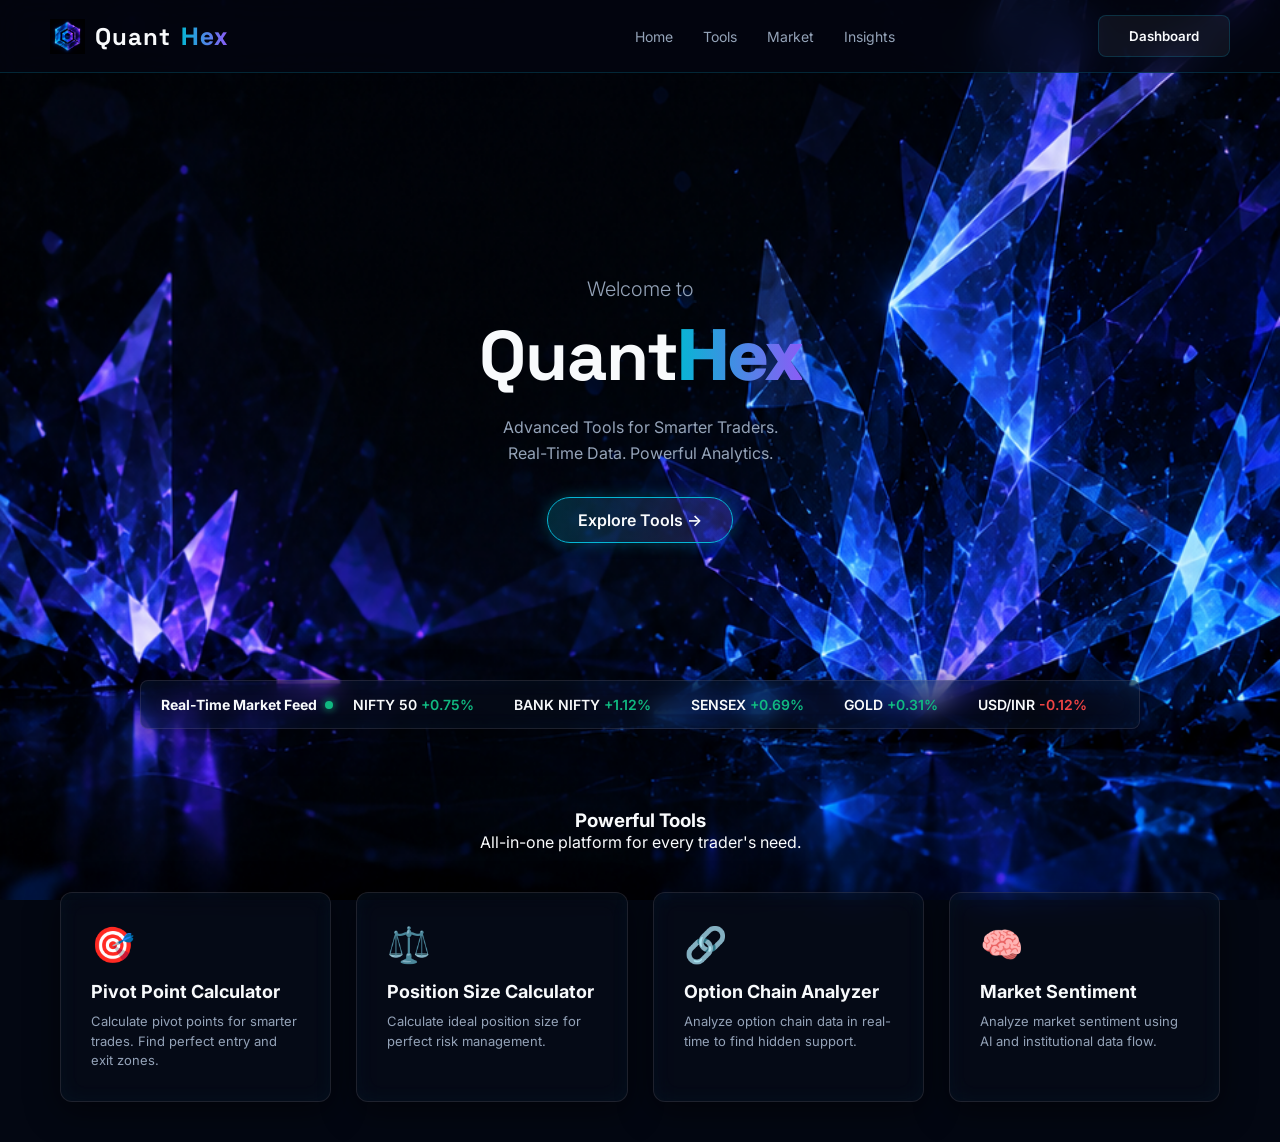
==== index.html @ d1a59073 "Add mobile menu toggle to navbar Added a mobile menu toggle for better navigation on smaller screens" ====
<!DOCTYPE html>
<html lang="en">
<head>
    <meta charset="UTF-8">
    <meta name="viewport" content="width=device-width, initial-scale=1.0">
    <title>QuantHex | Advanced Tools for Smarter Traders</title>
    <link rel="stylesheet" href="assets/css/style.css">
    <link href="https://fonts.googleapis.com/css2?family=Inter:wght@300;400;600;800&family=Space+Grotesk:wght@700&display=swap" rel="stylesheet">
</head>
<body>

    <!-- Transparent Glass Navbar -->
    <nav class="glass-navbar">
        <div class="logo">
            <img src="assets/images/logo.png" alt="QuantHex Logo" class="logo-img">
            Quant<span class="text-gradient">Hex</span>
        </div>
        
        <!-- Hamburger Icon for Mobile -->
        <div class="menu-toggle" id="mobile-menu">
            <span class="bar"></span>
            <span class="bar"></span>
            <span class="bar"></span>
        </div>

        <ul class="nav-links">
            <li><a href="#" class="active">Home</a></li>
            <li><a href="#">Tools</a></li>
            <li><a href="#">Market</a></li>
            <li><a href="#">Insights</a></li>
        </ul>
        <button class="glass-btn small-btn desktop-only">Dashboard</button>
    </nav>

    <!-- Hero Section -->
    <section class="hero">
        <div class="hero-content">
            <h2 class="pre-title">Welcome to</h2>
            <h1 class="main-title">Quant<span class="text-gradient">Hex</span></h1>
            <p class="subtitle">Advanced Tools for Smarter Traders.<br>Real-Time Data. Powerful Analytics.</p>
            <button class="glass-btn primary-btn glow-effect">Explore Tools →</button>
        </div>
    </section>

    <!-- Market Feed Ticker -->
    <div class="ticker-container glass-card">
        <div class="ticker-label">Real-Time Market Feed <span class="live-dot"></span></div>
        <div class="ticker-wrap">
            <div class="ticker-move">
                <div class="ticker-item">NIFTY 50 <span class="green">+0.75%</span></div>
                <div class="ticker-item">BANK NIFTY <span class="green">+1.12%</span></div>
                <div class="ticker-item">SENSEX <span class="green">+0.69%</span></div>
                <div class="ticker-item">GOLD <span class="green">+0.31%</span></div>
                <div class="ticker-item">USD/INR <span class="red">-0.12%</span></div>
            </div>
        </div>
    </div>

    <!-- Tools Grid Showcase -->
    <section class="tools-showcase">
        <div class="section-header">
            <h3>Powerful Tools</h3>
            <p>All-in-one platform for every trader's need.</p>
        </div>
        <div class="glass-grid">
            
            <div class="glass-card tool-card">
                <div class="card-icon cyan-glow">🎯</div>
                <h4>Pivot Point Calculator</h4>
                <p>Calculate pivot points for smarter trades. Find perfect entry and exit zones.</p>
            </div>

            <div class="glass-card tool-card">
                <div class="card-icon purple-glow">⚖️</div>
                <h4>Position Size Calculator</h4>
                <p>Calculate ideal position size for perfect risk management.</p>
            </div>
            
            <div class="glass-card tool-card">
                <div class="card-icon cyan-glow">🔗</div>
                <h4>Option Chain Analyzer</h4>
                <p>Analyze option chain data in real-time to find hidden support.</p>
            </div>

            <div class="glass-card tool-card">
                <div class="card-icon purple-glow">🧠</div>
                <h4>Market Sentiment</h4>
                <p>Analyze market sentiment using AI and institutional data flow.</p>
            </div>

        </div>
    </section>

    <script src="assets/js/main.js"></script>
</body>
</html>
---- assets/css/style.css ----
/* ====== QUANT HEX MASTER THEME v3 ====== */
:root {
    --bg-dark: #030712;
    --cyan: #06b6d4;
    --purple: #8b5cf6;
    --glass-bg: rgba(10, 15, 30, 0.4); 
    --glass-border: rgba(6, 182, 212, 0.2);
    --text-main: #f8fafc;
    --text-muted: #94a3b8;
}

* { margin: 0; padding: 0; box-sizing: border-box; font-family: 'Inter', sans-serif; }

/* TERA CRYSTAL BACKGROUND YAHAN LAGA HAI */
body {
    background-color: var(--bg-dark);
    background-image: url('../images/bg.png');
    background-size: cover;
    background-position: center bottom;
    background-attachment: fixed;
    color: var(--text-main);
    min-height: 100vh;
    overflow-x: hidden;
}

/* --- GLASSMORPHISM & NAVBAR --- */
.glass-navbar {
    position: fixed;
    top: 0;
    width: 100%;
    padding: 15px 50px;
    display: flex;
    justify-content: space-between;
    align-items: center;
    background: rgba(3, 7, 18, 0.7);
    backdrop-filter: blur(15px);
    -webkit-backdrop-filter: blur(15px);
    border-bottom: 1px solid var(--glass-border);
    z-index: 100;
}

.logo {
    display: flex;
    align-items: center;
    gap: 10px;
    font-family: 'Space Grotesk', sans-serif;
    font-size: 24px;
    font-weight: 700;
    letter-spacing: 1px;
}

.logo-img { height: 35px; width: auto; }

.text-gradient {
    background: linear-gradient(to right, var(--cyan), var(--purple));
    -webkit-background-clip: text;
    -webkit-text-fill-color: transparent;
}

.nav-links { display: flex; list-style: none; gap: 30px; }
.nav-links a { color: var(--text-muted); text-decoration: none; font-size: 14px; transition: 0.3s; }
.nav-links a:hover { color: var(--text-main); text-shadow: 0 0 8px var(--cyan); }

/* --- HERO SECTION --- */
.hero {
    height: 80vh;
    display: flex;
    align-items: center;
    justify-content: center;
    text-align: center;
    padding: 100px 20px 0 20px;
}

.pre-title { font-size: 20px; font-weight: 300; color: var(--text-muted); margin-bottom: 10px; }
.main-title { font-family: 'Space Grotesk', sans-serif; font-size: 70px; font-weight: 800; margin-bottom: 15px; letter-spacing: -1px; }
.subtitle { font-size: 16px; color: var(--text-muted); line-height: 1.6; margin-bottom: 30px; }

/* --- SHATTERED GLASS CARDS --- */
.glass-card {
    background: var(--glass-bg);
    backdrop-filter: blur(12px);
    -webkit-backdrop-filter: blur(12px);
    border: 1px solid rgba(255, 255, 255, 0.1);
    box-shadow: inset 0 0 20px rgba(6, 182, 212, 0.05), 0 8px 32px 0 rgba(0, 0, 0, 0.5);
    border-radius: 12px;
    padding: 30px;
    transition: all 0.4s ease;
    position: relative;
    overflow: hidden;
}

.glass-card:hover {
    transform: translateY(-5px);
    border: 1px solid rgba(6, 182, 212, 0.5);
    box-shadow: inset 0 0 30px rgba(139, 92, 246, 0.1), 0 0 20px rgba(6, 182, 212, 0.2);
}

/* --- BUTTONS & PARTICLES --- */
.glass-btn {
    background: rgba(255, 255, 255, 0.05);
    border: 1px solid var(--glass-border);
    color: var(--text-main);
    padding: 12px 30px;
    border-radius: 8px;
    cursor: pointer;
    font-weight: 600;
    transition: all 0.3s ease;
}

.primary-btn {
    position: relative; 
    overflow: hidden;
    background: linear-gradient(90deg, rgba(6,182,212,0.2) 0%, rgba(139,92,246,0.2) 100%);
    border: 1px solid var(--cyan);
    font-size: 16px;
    border-radius: 30px;
    box-shadow: 0 0 15px rgba(6, 182, 212, 0.3);
}

.primary-btn:hover {
    box-shadow: 0 0 25px rgba(139, 92, 246, 0.6);
    transform: scale(1.05);
}

/* GLASS SHATTER CSS */
.glass-particle {
    position: absolute;
    width: 6px;
    height: 6px;
    background: rgba(255, 255, 255, 0.9);
    box-shadow: 0 0 10px var(--cyan), 0 0 5px white;
    clip-path: polygon(50% 0%, 100% 50%, 50% 100%, 0% 50%);
    pointer-events: none;
    animation: shatter 0.6s ease-out forwards;
}
@keyframes shatter {
    0% { transform: translate(0, 0) rotate(0deg) scale(1); opacity: 1; }
    100% { transform: translate(var(--tx), var(--ty)) rotate(180deg) scale(0); opacity: 0; }
}

/* --- LIVE TICKER --- */
.ticker-container {
    max-width: 1000px;
    margin: -40px auto 40px auto;
    padding: 15px 20px;
    display: flex;
    align-items: center;
    border-radius: 8px;
}
.ticker-label { font-weight: bold; font-size: 14px; margin-right: 20px; display: flex; align-items: center; gap: 8px; white-space: nowrap; }
.live-dot { height: 8px; width: 8px; background-color: #10b981; border-radius: 50%; box-shadow: 0 0 8px #10b981; animation: blink 1.5s infinite; }
@keyframes blink { 50% { opacity: 0.3; } }
.ticker-wrap { overflow: hidden; width: 100%; }
.ticker-move { display: flex; gap: 40px; animation: ticker 20s linear infinite; }
.ticker-item { font-size: 14px; font-weight: 600; white-space: nowrap; }
.green { color: #10b981; }
.red { color: #ef4444; }
@keyframes ticker { 0% { transform: translateX(100%); } 100% { transform: translateX(-100%); } }

/* --- TOOLS GRID --- */
.tools-showcase { padding: 40px 20px; max-width: 1200px; margin: 0 auto; }
.section-header { text-align: center; margin-bottom: 40px; }
.glass-grid { display: grid; grid-template-columns: repeat(auto-fit, minmax(250px, 1fr)); gap: 25px; }
.card-icon { font-size: 35px; margin-bottom: 15px; }
.tool-card h4 { margin-bottom: 10px; font-size: 18px; }
.tool-card p { color: var(--text-muted); font-size: 13px; line-height: 1.5; }

/* --- MOBILE RESPONSIVENESS --- */
@media (max-width: 768px) {
    .glass-navbar { padding: 15px 20px; }
    .nav-links, .desktop-only { display: none; } 
    
    .hero { height: auto; padding: 120px 15px 50px 15px; }
    .main-title { font-size: 45px; }
    .subtitle { font-size: 14px; }
    
    .ticker-container { margin: 20px 15px; flex-direction: column; align-items: flex-start; gap: 10px; padding: 15px; }
    
    .glass-grid { grid-template-columns: 1fr; } 
    .tools-showcase { padding: 20px 15px; }
}
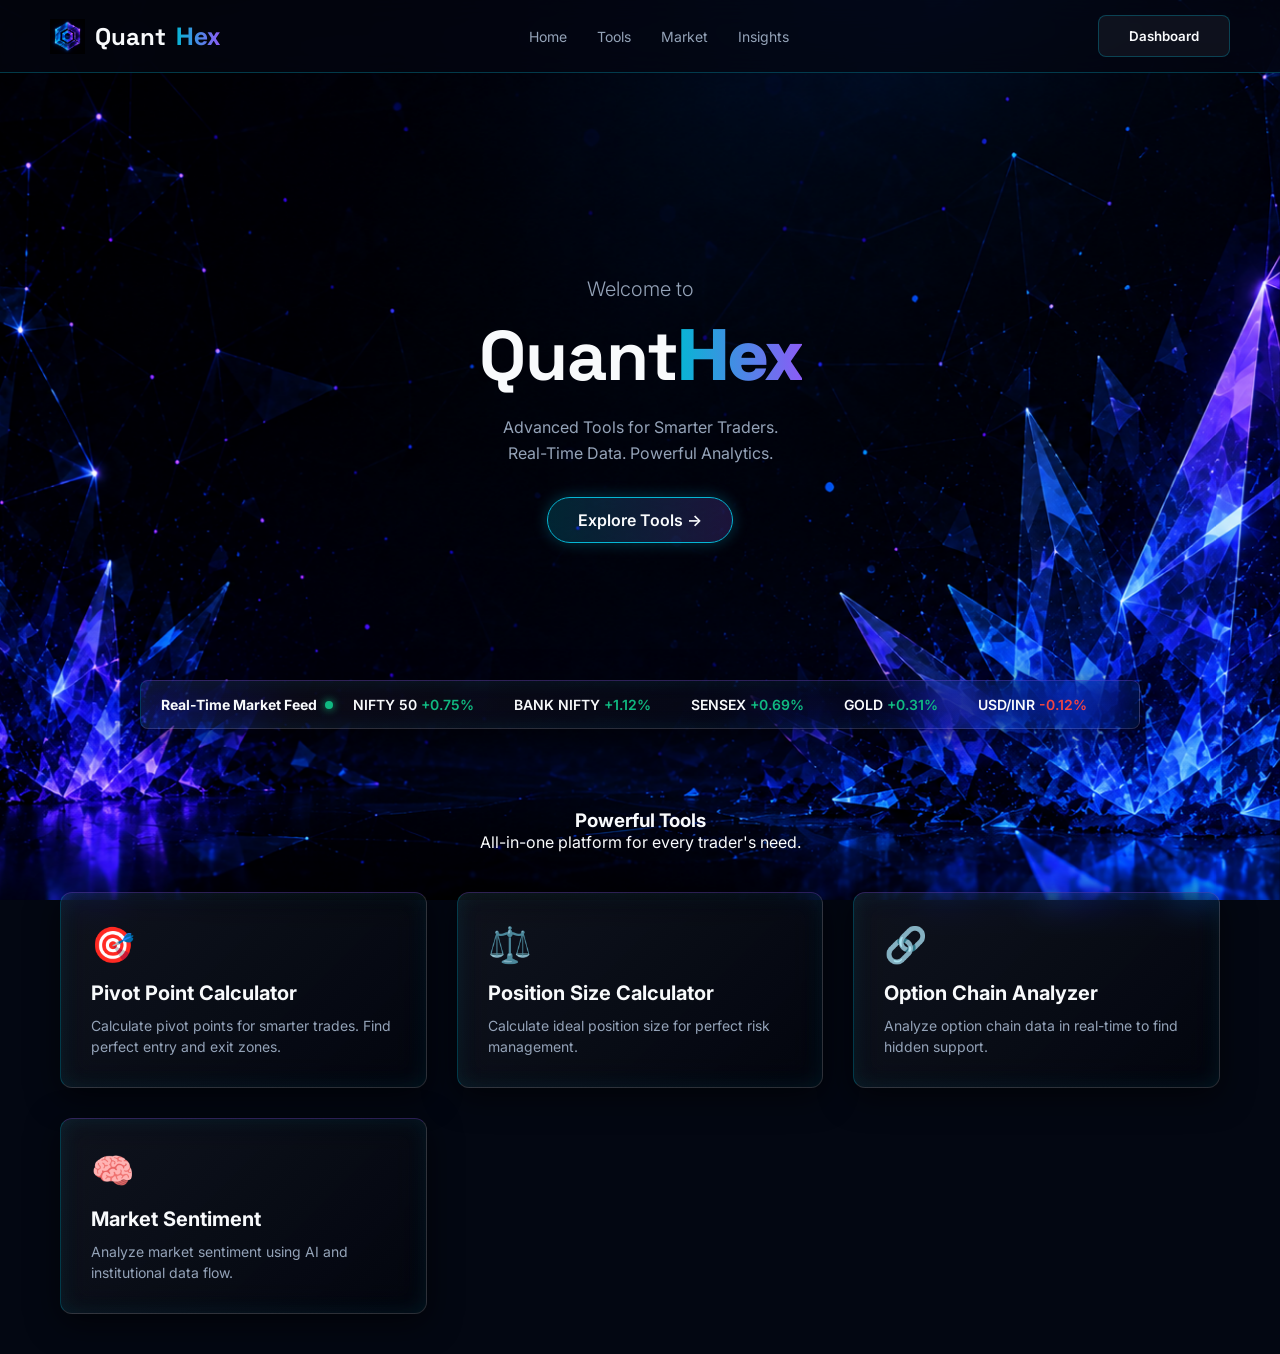
==== commit dee76b72: "Enhance image loading performance in index.html Added preload links for images and async decoding to" ====
--- a/index.html
+++ b/index.html
@@ -4,6 +4,11 @@
     <meta charset="UTF-8">
     <meta name="viewport" content="width=device-width, initial-scale=1.0">
     <title>QuantHex | Advanced Tools for Smarter Traders</title>
+    
+    <!-- FAST LOADING: Browser ko pehle hi bata diya ki ye images sabse pehle uthani hain -->
+    <link rel="preload" href="assets/images/logo.png" as="image">
+    <link rel="preload" href="assets/images/bg.png" as="image">
+
     <link rel="stylesheet" href="assets/css/style.css">
     <link href="https://fonts.googleapis.com/css2?family=Inter:wght@300;400;600;800&family=Space+Grotesk:wght@700&display=swap" rel="stylesheet">
 </head>
@@ -12,7 +17,8 @@
     <!-- Transparent Glass Navbar -->
     <nav class="glass-navbar">
         <div class="logo">
-            <img src="assets/images/logo.png" alt="QuantHex Logo" class="logo-img">
+            <!-- Fast loading attributes added to logo -->
+            <img src="assets/images/logo.png" alt="QuantHex Logo" class="logo-img" width="35" height="35" decoding="async">
             Quant<span class="text-gradient">Hex</span>
         </div>
         
--- a/assets/css/style.css
+++ b/assets/css/style.css
@@ -1,181 +1,149 @@
-/* ====== QUANT HEX MASTER THEME v3 ====== */
+/* ====== QUANT HEX MASTER THEME v4 ====== */
 :root {
     --bg-dark: #030712;
     --cyan: #06b6d4;
     --purple: #8b5cf6;
-    --glass-bg: rgba(10, 15, 30, 0.4); 
-    --glass-border: rgba(6, 182, 212, 0.2);
+    --glass-bg: rgba(10, 15, 30, 0.45); 
+    --glass-border: rgba(6, 182, 212, 0.3);
     --text-main: #f8fafc;
     --text-muted: #94a3b8;
 }
 
 * { margin: 0; padding: 0; box-sizing: border-box; font-family: 'Inter', sans-serif; }
 
-/* TERA CRYSTAL BACKGROUND YAHAN LAGA HAI */
+/* --- BACKGROUND FIX (No Bouncing, Fast Loading) --- */
 body {
     background-color: var(--bg-dark);
-    background-image: url('../images/bg.png');
+    color: var(--text-main);
+    overflow-x: hidden;
+}
+
+body::before {
+    content: "";
+    position: fixed;
+    top: 0; left: 0; width: 100vw; height: 100vh;
+    background-image: url('../images/bg.png'); /* MOBILE BG */
     background-size: cover;
     background-position: center bottom;
-    background-attachment: fixed;
-    color: var(--text-main);
-    min-height: 100vh;
-    overflow-x: hidden;
+    z-index: -1;
+}
+
+/* DESKTOP BACKGROUND SWITCH */
+@media (min-width: 769px) {
+    body::before {
+        background-image: url('../images/bg-desktop.png'); /* DESKTOP BG */
+        background-position: center center;
+    }
 }
 
 /* --- GLASSMORPHISM & NAVBAR --- */
 .glass-navbar {
     position: fixed;
-    top: 0;
-    width: 100%;
+    top: 0; width: 100%;
     padding: 15px 50px;
-    display: flex;
-    justify-content: space-between;
-    align-items: center;
+    display: flex; justify-content: space-between; align-items: center;
     background: rgba(3, 7, 18, 0.7);
-    backdrop-filter: blur(15px);
-    -webkit-backdrop-filter: blur(15px);
+    backdrop-filter: blur(15px); -webkit-backdrop-filter: blur(15px);
     border-bottom: 1px solid var(--glass-border);
-    z-index: 100;
+    z-index: 1000;
 }
 
-.logo {
-    display: flex;
-    align-items: center;
-    gap: 10px;
-    font-family: 'Space Grotesk', sans-serif;
-    font-size: 24px;
-    font-weight: 700;
-    letter-spacing: 1px;
-}
+.logo { display: flex; align-items: center; gap: 10px; font-family: 'Space Grotesk', sans-serif; font-size: 24px; font-weight: 700; }
+.logo-img { height: 35px; width: auto; }
+.text-gradient { background: linear-gradient(to right, var(--cyan), var(--purple)); -webkit-background-clip: text; -webkit-text-fill-color: transparent; }
 
-.logo-img { height: 35px; width: auto; }
-
-.text-gradient {
-    background: linear-gradient(to right, var(--cyan), var(--purple));
-    -webkit-background-clip: text;
-    -webkit-text-fill-color: transparent;
-}
-
-.nav-links { display: flex; list-style: none; gap: 30px; }
+.nav-links { display: flex; list-style: none; gap: 30px; transition: 0.4s ease; }
 .nav-links a { color: var(--text-muted); text-decoration: none; font-size: 14px; transition: 0.3s; }
 .nav-links a:hover { color: var(--text-main); text-shadow: 0 0 8px var(--cyan); }
 
+/* HAMBURGER MENU CSS */
+.menu-toggle { display: none; flex-direction: column; cursor: pointer; gap: 5px; z-index: 1001; }
+.menu-toggle .bar { width: 25px; height: 3px; background-color: var(--text-main); border-radius: 3px; transition: 0.3s; }
+
 /* --- HERO SECTION --- */
-.hero {
-    height: 80vh;
-    display: flex;
-    align-items: center;
-    justify-content: center;
-    text-align: center;
-    padding: 100px 20px 0 20px;
-}
-
+.hero { height: 80vh; display: flex; align-items: center; justify-content: center; text-align: center; padding: 100px 20px 0 20px; }
 .pre-title { font-size: 20px; font-weight: 300; color: var(--text-muted); margin-bottom: 10px; }
 .main-title { font-family: 'Space Grotesk', sans-serif; font-size: 70px; font-weight: 800; margin-bottom: 15px; letter-spacing: -1px; }
 .subtitle { font-size: 16px; color: var(--text-muted); line-height: 1.6; margin-bottom: 30px; }
 
-/* --- SHATTERED GLASS CARDS --- */
+/* --- SHATTERED GLASS CARDS (PURE CSS) --- */
 .glass-card {
-    background: var(--glass-bg);
-    backdrop-filter: blur(12px);
-    -webkit-backdrop-filter: blur(12px);
-    border: 1px solid rgba(255, 255, 255, 0.1);
-    box-shadow: inset 0 0 20px rgba(6, 182, 212, 0.05), 0 8px 32px 0 rgba(0, 0, 0, 0.5);
+    background: linear-gradient(135deg, rgba(255,255,255,0.05) 0%, rgba(0,0,0,0.2) 100%);
+    backdrop-filter: blur(16px); -webkit-backdrop-filter: blur(16px);
+    border: 1px solid rgba(255, 255, 255, 0.15);
+    border-top: 1px solid rgba(139, 92, 246, 0.3);
+    border-left: 1px solid rgba(6, 182, 212, 0.3);
+    box-shadow: inset 0 0 20px rgba(6, 182, 212, 0.1), 0 8px 32px 0 rgba(0, 0, 0, 0.6);
     border-radius: 12px;
     padding: 30px;
-    transition: all 0.4s ease;
-    position: relative;
-    overflow: hidden;
+    transition: all 0.4s cubic-bezier(0.175, 0.885, 0.32, 1.275);
+    position: relative; overflow: hidden;
 }
 
+.glass-card::before {
+    content: ""; position: absolute; top: -50%; left: -50%; width: 200%; height: 200%;
+    background: radial-gradient(circle, rgba(255,255,255,0.1) 0%, transparent 60%);
+    opacity: 0; transition: 0.5s; pointer-events: none;
+}
+
+.glass-card:hover::before { opacity: 1; transform: scale(1.1); }
 .glass-card:hover {
-    transform: translateY(-5px);
-    border: 1px solid rgba(6, 182, 212, 0.5);
-    box-shadow: inset 0 0 30px rgba(139, 92, 246, 0.1), 0 0 20px rgba(6, 182, 212, 0.2);
+    transform: translateY(-8px) scale(1.02);
+    border: 1px solid rgba(139, 92, 246, 0.5);
+    box-shadow: inset 0 0 40px rgba(139, 92, 246, 0.2), 0 15px 30px rgba(6, 182, 212, 0.3);
 }
 
 /* --- BUTTONS & PARTICLES --- */
-.glass-btn {
-    background: rgba(255, 255, 255, 0.05);
-    border: 1px solid var(--glass-border);
-    color: var(--text-main);
-    padding: 12px 30px;
-    border-radius: 8px;
-    cursor: pointer;
-    font-weight: 600;
-    transition: all 0.3s ease;
-}
-
-.primary-btn {
-    position: relative; 
-    overflow: hidden;
-    background: linear-gradient(90deg, rgba(6,182,212,0.2) 0%, rgba(139,92,246,0.2) 100%);
-    border: 1px solid var(--cyan);
-    font-size: 16px;
-    border-radius: 30px;
-    box-shadow: 0 0 15px rgba(6, 182, 212, 0.3);
-}
-
-.primary-btn:hover {
-    box-shadow: 0 0 25px rgba(139, 92, 246, 0.6);
-    transform: scale(1.05);
-}
+.glass-btn { background: rgba(255, 255, 255, 0.05); border: 1px solid var(--glass-border); color: var(--text-main); padding: 12px 30px; border-radius: 8px; cursor: pointer; font-weight: 600; transition: all 0.3s ease; }
+.primary-btn { position: relative; overflow: hidden; background: linear-gradient(90deg, rgba(6,182,212,0.2) 0%, rgba(139,92,246,0.2) 100%); border: 1px solid var(--cyan); font-size: 16px; border-radius: 30px; box-shadow: 0 0 15px rgba(6, 182, 212, 0.3); }
+.primary-btn:hover { box-shadow: 0 0 25px rgba(139, 92, 246, 0.6); transform: scale(1.05); }
 
 /* GLASS SHATTER CSS */
-.glass-particle {
-    position: absolute;
-    width: 6px;
-    height: 6px;
-    background: rgba(255, 255, 255, 0.9);
-    box-shadow: 0 0 10px var(--cyan), 0 0 5px white;
-    clip-path: polygon(50% 0%, 100% 50%, 50% 100%, 0% 50%);
-    pointer-events: none;
-    animation: shatter 0.6s ease-out forwards;
-}
-@keyframes shatter {
-    0% { transform: translate(0, 0) rotate(0deg) scale(1); opacity: 1; }
-    100% { transform: translate(var(--tx), var(--ty)) rotate(180deg) scale(0); opacity: 0; }
-}
+.glass-particle { position: absolute; width: 6px; height: 6px; background: rgba(255, 255, 255, 0.9); box-shadow: 0 0 10px var(--cyan), 0 0 5px white; clip-path: polygon(50% 0%, 100% 50%, 50% 100%, 0% 50%); pointer-events: none; animation: shatter 0.6s ease-out forwards; }
+@keyframes shatter { 0% { transform: translate(0, 0) rotate(0deg) scale(1); opacity: 1; } 100% { transform: translate(var(--tx), var(--ty)) rotate(180deg) scale(0); opacity: 0; } }
 
 /* --- LIVE TICKER --- */
-.ticker-container {
-    max-width: 1000px;
-    margin: -40px auto 40px auto;
-    padding: 15px 20px;
-    display: flex;
-    align-items: center;
-    border-radius: 8px;
-}
+.ticker-container { max-width: 1000px; margin: -40px auto 40px auto; padding: 15px 20px; display: flex; align-items: center; border-radius: 8px; }
 .ticker-label { font-weight: bold; font-size: 14px; margin-right: 20px; display: flex; align-items: center; gap: 8px; white-space: nowrap; }
 .live-dot { height: 8px; width: 8px; background-color: #10b981; border-radius: 50%; box-shadow: 0 0 8px #10b981; animation: blink 1.5s infinite; }
 @keyframes blink { 50% { opacity: 0.3; } }
 .ticker-wrap { overflow: hidden; width: 100%; }
 .ticker-move { display: flex; gap: 40px; animation: ticker 20s linear infinite; }
 .ticker-item { font-size: 14px; font-weight: 600; white-space: nowrap; }
-.green { color: #10b981; }
-.red { color: #ef4444; }
+.green { color: #10b981; } .red { color: #ef4444; }
 @keyframes ticker { 0% { transform: translateX(100%); } 100% { transform: translateX(-100%); } }
 
 /* --- TOOLS GRID --- */
 .tools-showcase { padding: 40px 20px; max-width: 1200px; margin: 0 auto; }
 .section-header { text-align: center; margin-bottom: 40px; }
-.glass-grid { display: grid; grid-template-columns: repeat(auto-fit, minmax(250px, 1fr)); gap: 25px; }
+.glass-grid { display: grid; grid-template-columns: repeat(auto-fit, minmax(280px, 1fr)); gap: 30px; }
 .card-icon { font-size: 35px; margin-bottom: 15px; }
-.tool-card h4 { margin-bottom: 10px; font-size: 18px; }
-.tool-card p { color: var(--text-muted); font-size: 13px; line-height: 1.5; }
+.tool-card h4 { margin-bottom: 10px; font-size: 20px; }
+.tool-card p { color: var(--text-muted); font-size: 14px; line-height: 1.5; }
 
-/* --- MOBILE RESPONSIVENESS --- */
+/* --- MOBILE RESPONSIVENESS (Menu Fixes) --- */
 @media (max-width: 768px) {
     .glass-navbar { padding: 15px 20px; }
-    .nav-links, .desktop-only { display: none; } 
+    .desktop-only { display: none; }
+    .menu-toggle { display: flex; }
     
+    /* Sliding Mobile Menu */
+    .nav-links {
+        position: fixed; right: -100%; top: 60px; flex-direction: column;
+        background: rgba(3, 7, 18, 0.95); backdrop-filter: blur(20px);
+        width: 60%; height: 100vh; padding: 40px 20px;
+        border-left: 1px solid var(--glass-border);
+    }
+    .nav-links.active { right: 0; }
+    
+    /* Hamburger Animation */
+    .menu-toggle.active .bar:nth-child(1) { transform: translateY(8px) rotate(45deg); }
+    .menu-toggle.active .bar:nth-child(2) { opacity: 0; }
+    .menu-toggle.active .bar:nth-child(3) { transform: translateY(-8px) rotate(-45deg); }
+
     .hero { height: auto; padding: 120px 15px 50px 15px; }
     .main-title { font-size: 45px; }
-    .subtitle { font-size: 14px; }
-    
     .ticker-container { margin: 20px 15px; flex-direction: column; align-items: flex-start; gap: 10px; padding: 15px; }
-    
     .glass-grid { grid-template-columns: 1fr; } 
     .tools-showcase { padding: 20px 15px; }
 }
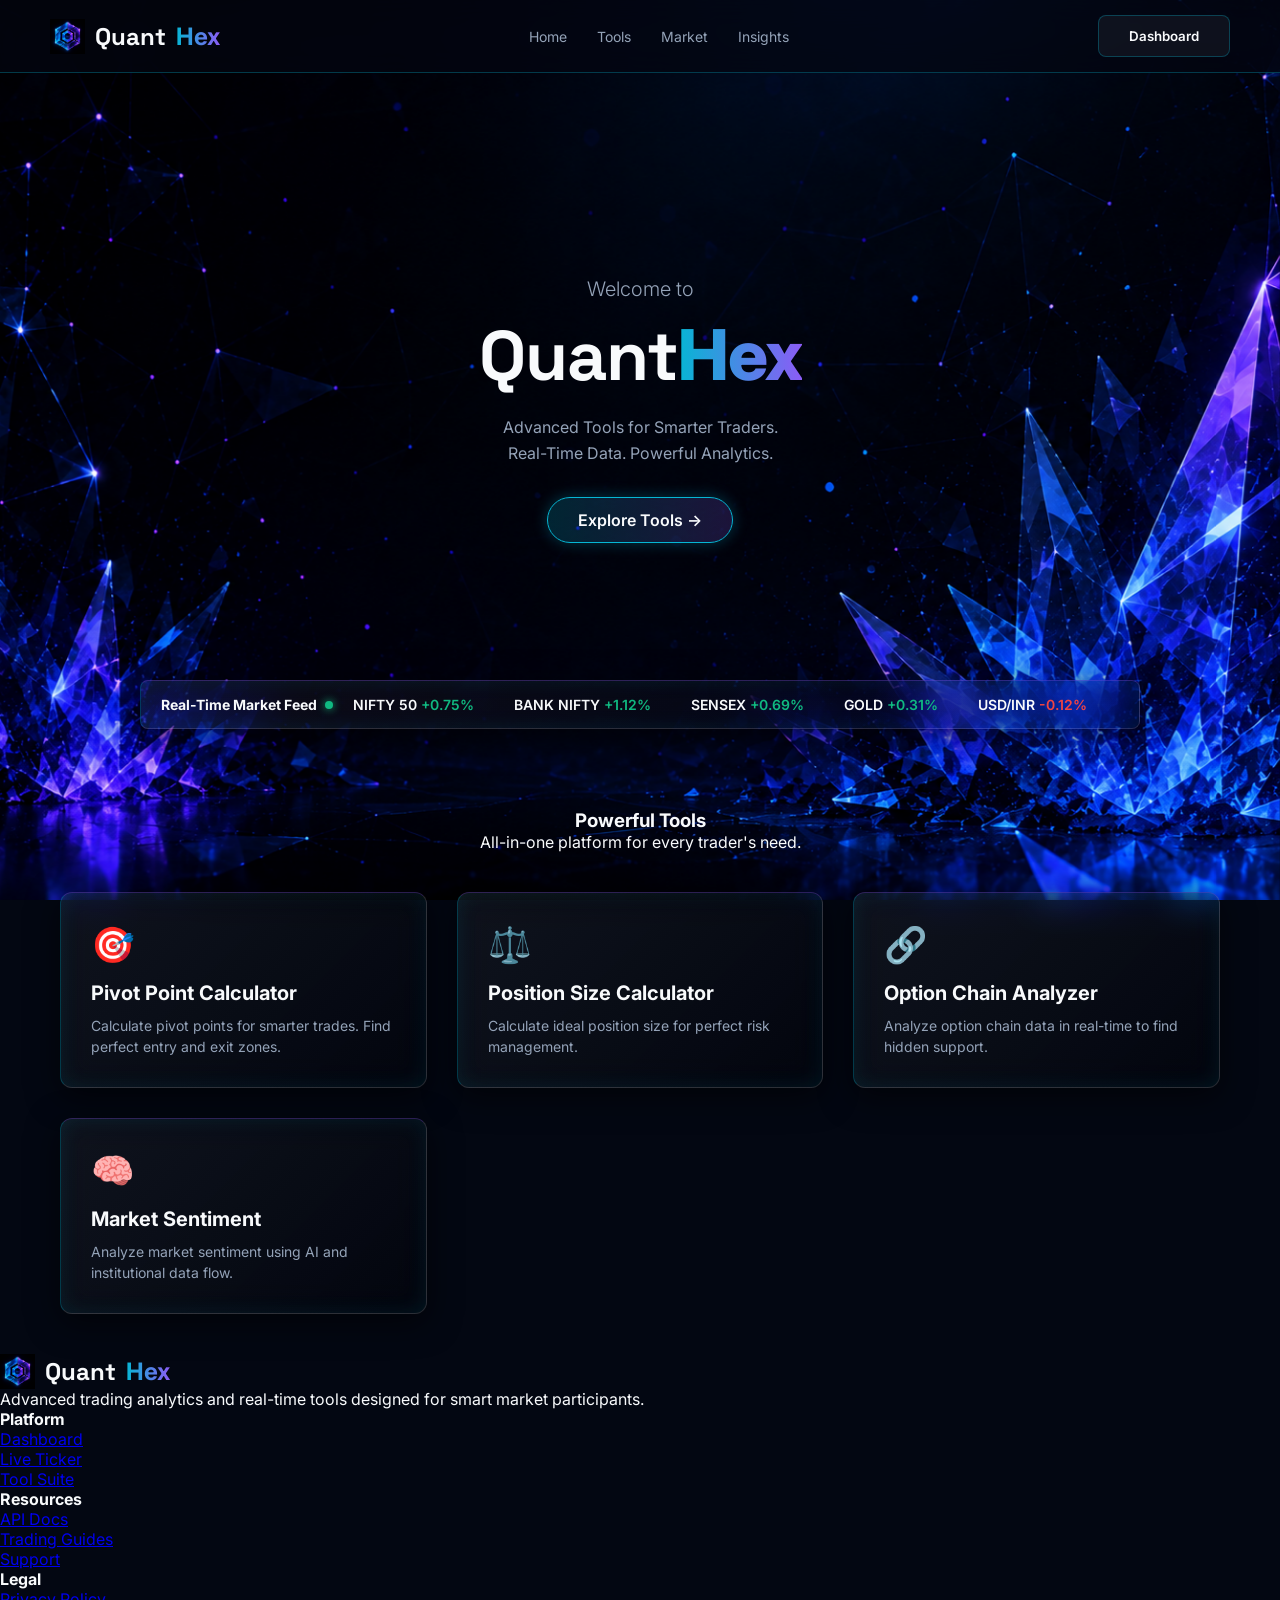
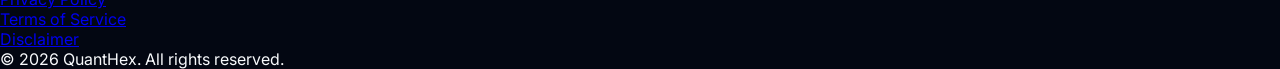
==== commit d8c3c22e: "Update footer and preload comments in index.html" ====
--- a/index.html
+++ b/index.html
@@ -5,7 +5,7 @@
     <meta name="viewport" content="width=device-width, initial-scale=1.0">
     <title>QuantHex | Advanced Tools for Smarter Traders</title>
     
-    <!-- FAST LOADING: Browser ko pehle hi bata diya ki ye images sabse pehle uthani hain -->
+    <!-- FAST LOADING PRELOADS -->
     <link rel="preload" href="assets/images/logo.png" as="image">
     <link rel="preload" href="assets/images/bg.png" as="image">
 
@@ -17,7 +17,6 @@
     <!-- Transparent Glass Navbar -->
     <nav class="glass-navbar">
         <div class="logo">
-            <!-- Fast loading attributes added to logo -->
             <img src="assets/images/logo.png" alt="QuantHex Logo" class="logo-img" width="35" height="35" decoding="async">
             Quant<span class="text-gradient">Hex</span>
         </div>
@@ -97,6 +96,46 @@
         </div>
     </section>
 
+    <!-- PROFESSIONAL GLASS FOOTER -->
+    <footer class="glass-footer">
+        <div class="footer-content">
+            <div class="footer-col">
+                <div class="logo footer-logo">
+                    <img src="assets/images/logo.png" alt="QuantHex Logo" class="logo-img" width="30" height="30">
+                    Quant<span class="text-gradient">Hex</span>
+                </div>
+                <p class="footer-desc">Advanced trading analytics and real-time tools designed for smart market participants.</p>
+            </div>
+            <div class="footer-col">
+                <h4>Platform</h4>
+                <ul>
+                    <li><a href="#">Dashboard</a></li>
+                    <li><a href="#">Live Ticker</a></li>
+                    <li><a href="#">Tool Suite</a></li>
+                </ul>
+            </div>
+            <div class="footer-col">
+                <h4>Resources</h4>
+                <ul>
+                    <li><a href="#">API Docs</a></li>
+                    <li><a href="#">Trading Guides</a></li>
+                    <li><a href="#">Support</a></li>
+                </ul>
+            </div>
+            <div class="footer-col">
+                <h4>Legal</h4>
+                <ul>
+                    <li><a href="#">Privacy Policy</a></li>
+                    <li><a href="#">Terms of Service</a></li>
+                    <li><a href="#">Disclaimer</a></li>
+                </ul>
+            </div>
+        </div>
+        <div class="footer-bottom">
+            <p>&copy; 2026 QuantHex. All rights reserved.</p>
+        </div>
+    </footer>
+
     <script src="assets/js/main.js"></script>
 </body>
 </html>
--- a/assets/css/style.css
+++ b/assets/css/style.css
@@ -1,4 +1,4 @@
-/* ====== QUANT HEX MASTER THEME v4 ====== */
+/* ====== QUANT HEX MASTER THEME v6 (FAST LOAD) ====== */
 :root {
     --bg-dark: #030712;
     --cyan: #06b6d4;
@@ -11,9 +11,9 @@
 
 * { margin: 0; padding: 0; box-sizing: border-box; font-family: 'Inter', sans-serif; }
 
-/* --- BACKGROUND FIX (No Bouncing, Fast Loading) --- */
+/* --- BACKGROUND FIX (Instant Dark Color + Fast Images) --- */
 body {
-    background-color: var(--bg-dark);
+    background-color: var(--bg-dark); /* Turant load hoga */
     color: var(--text-main);
     overflow-x: hidden;
 }
@@ -66,7 +66,7 @@
 .main-title { font-family: 'Space Grotesk', sans-serif; font-size: 70px; font-weight: 800; margin-bottom: 15px; letter-spacing: -1px; }
 .subtitle { font-size: 16px; color: var(--text-muted); line-height: 1.6; margin-bottom: 30px; }
 
-/* --- SHATTERED GLASS CARDS (PURE CSS) --- */
+/* --- SHATTERED GLASS CARDS --- */
 .glass-card {
     background: linear-gradient(135deg, rgba(255,255,255,0.05) 0%, rgba(0,0,0,0.2) 100%);
     backdrop-filter: blur(16px); -webkit-backdrop-filter: blur(16px);
@@ -121,13 +121,12 @@
 .tool-card h4 { margin-bottom: 10px; font-size: 20px; }
 .tool-card p { color: var(--text-muted); font-size: 14px; line-height: 1.5; }
 
-/* --- MOBILE RESPONSIVENESS (Menu Fixes) --- */
+/* --- MOBILE RESPONSIVENESS --- */
 @media (max-width: 768px) {
     .glass-navbar { padding: 15px 20px; }
     .desktop-only { display: none; }
     .menu-toggle { display: flex; }
     
-    /* Sliding Mobile Menu */
     .nav-links {
         position: fixed; right: -100%; top: 60px; flex-direction: column;
         background: rgba(3, 7, 18, 0.95); backdrop-filter: blur(20px);
@@ -136,7 +135,6 @@
     }
     .nav-links.active { right: 0; }
     
-    /* Hamburger Animation */
     .menu-toggle.active .bar:nth-child(1) { transform: translateY(8px) rotate(45deg); }
     .menu-toggle.active .bar:nth-child(2) { opacity: 0; }
     .menu-toggle.active .bar:nth-child(3) { transform: translateY(-8px) rotate(-45deg); }
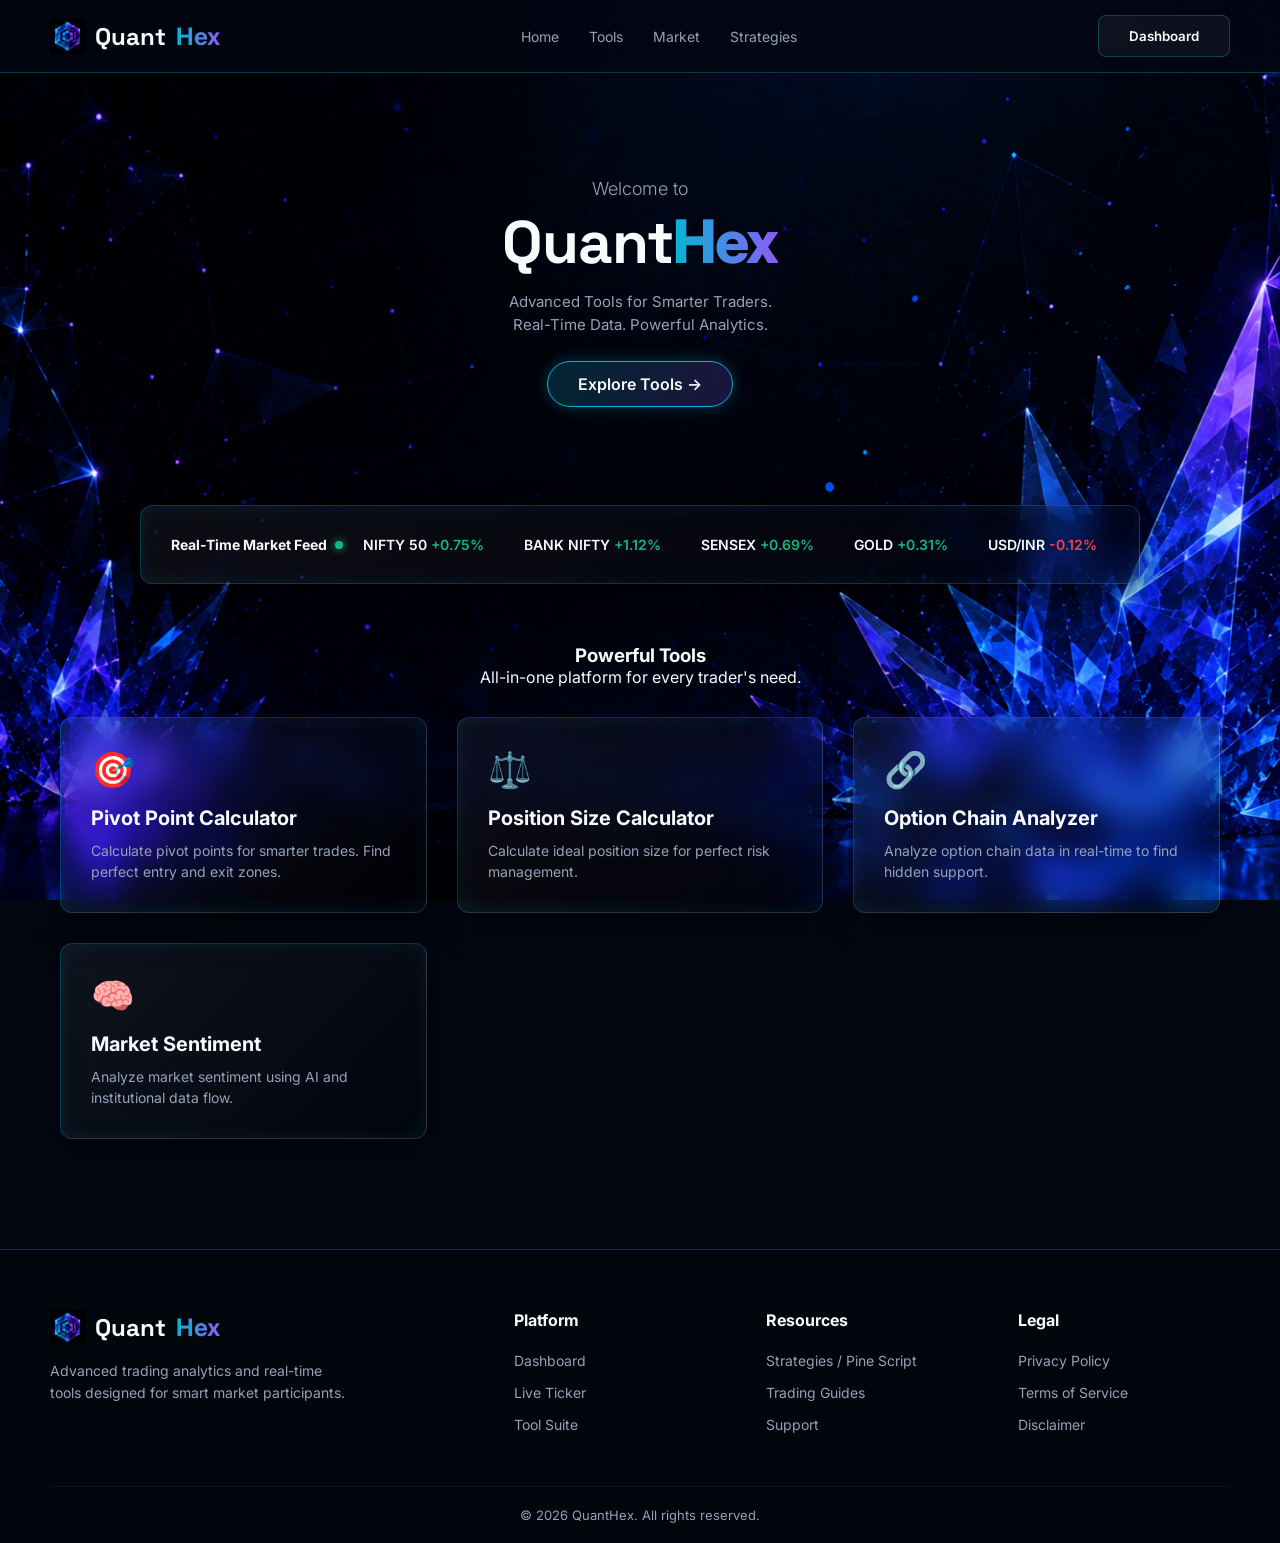
==== commit 60fa19b6: "Update navbar links and add dynamic content section" ====
--- a/index.html
+++ b/index.html
@@ -14,12 +14,12 @@
 </head>
 <body>
 
-    <!-- Transparent Glass Navbar -->
+    <!-- Transparent Glass Navbar (Logo redirects to Home) -->
     <nav class="glass-navbar">
-        <div class="logo">
+        <a href="index.html" class="logo" style="text-decoration: none; color: inherit;">
             <img src="assets/images/logo.png" alt="QuantHex Logo" class="logo-img" width="35" height="35" decoding="async">
             Quant<span class="text-gradient">Hex</span>
-        </div>
+        </a>
         
         <!-- Hamburger Icon for Mobile -->
         <div class="menu-toggle" id="mobile-menu">
@@ -29,12 +29,12 @@
         </div>
 
         <ul class="nav-links">
-            <li><a href="#" class="active">Home</a></li>
-            <li><a href="#">Tools</a></li>
-            <li><a href="#">Market</a></li>
-            <li><a href="#">Insights</a></li>
+            <li><a href="index.html" class="active">Home</a></li>
+            <li><a href="#" id="nav-tools">Tools</a></li>
+            <li><a href="#" id="nav-market">Market</a></li>
+            <li><a href="#" id="nav-strategies">Strategies</a></li>
         </ul>
-        <button class="glass-btn small-btn desktop-only">Dashboard</button>
+        <button class="glass-btn small-btn desktop-only" onclick="location.href='index.html'">Dashboard</button>
     </nav>
 
     <!-- Hero Section -->
@@ -43,7 +43,7 @@
             <h2 class="pre-title">Welcome to</h2>
             <h1 class="main-title">Quant<span class="text-gradient">Hex</span></h1>
             <p class="subtitle">Advanced Tools for Smarter Traders.<br>Real-Time Data. Powerful Analytics.</p>
-            <button class="glass-btn primary-btn glow-effect">Explore Tools →</button>
+            <button class="glass-btn primary-btn glow-effect" id="explore-btn">Explore Tools →</button>
         </div>
     </section>
 
@@ -61,63 +61,69 @@
         </div>
     </div>
 
-    <!-- Tools Grid Showcase -->
-    <section class="tools-showcase">
-        <div class="section-header">
-            <h3>Powerful Tools</h3>
-            <p>All-in-one platform for every trader's need.</p>
-        </div>
-        <div class="glass-grid">
-            
-            <div class="glass-card tool-card">
-                <div class="card-icon cyan-glow">🎯</div>
-                <h4>Pivot Point Calculator</h4>
-                <p>Calculate pivot points for smarter trades. Find perfect entry and exit zones.</p>
+    <!-- Dynamic Content Area (Yehi area badlega jab user Tools ya Market click karega) -->
+    <div id="dynamic-content-wrapper">
+        
+        <!-- Tools Grid Showcase (Home Page Default View) -->
+        <section class="tools-showcase" id="main-tools-section">
+            <div class="section-header">
+                <h3>Powerful Tools</h3>
+                <p>All-in-one platform for every trader's need.</p>
             </div>
+            <div class="glass-grid" id="tools-grid-container">
+                
+                <!-- Default Static Cards (Future me ye auto-load honge) -->
+                <div class="glass-card tool-card">
+                    <div class="card-icon cyan-glow">🎯</div>
+                    <h4>Pivot Point Calculator</h4>
+                    <p>Calculate pivot points for smarter trades. Find perfect entry and exit zones.</p>
+                </div>
 
-            <div class="glass-card tool-card">
-                <div class="card-icon purple-glow">⚖️</div>
-                <h4>Position Size Calculator</h4>
-                <p>Calculate ideal position size for perfect risk management.</p>
+                <div class="glass-card tool-card">
+                    <div class="card-icon purple-glow">⚖️</div>
+                    <h4>Position Size Calculator</h4>
+                    <p>Calculate ideal position size for perfect risk management.</p>
+                </div>
+                
+                <div class="glass-card tool-card">
+                    <div class="card-icon cyan-glow">🔗</div>
+                    <h4>Option Chain Analyzer</h4>
+                    <p>Analyze option chain data in real-time to find hidden support.</p>
+                </div>
+
+                <div class="glass-card tool-card">
+                    <div class="card-icon purple-glow">🧠</div>
+                    <h4>Market Sentiment</h4>
+                    <p>Analyze market sentiment using AI and institutional data flow.</p>
+                </div>
+
             </div>
-            
-            <div class="glass-card tool-card">
-                <div class="card-icon cyan-glow">🔗</div>
-                <h4>Option Chain Analyzer</h4>
-                <p>Analyze option chain data in real-time to find hidden support.</p>
-            </div>
+        </section>
 
-            <div class="glass-card tool-card">
-                <div class="card-icon purple-glow">🧠</div>
-                <h4>Market Sentiment</h4>
-                <p>Analyze market sentiment using AI and institutional data flow.</p>
-            </div>
-
-        </div>
-    </section>
+    </div>
 
     <!-- PROFESSIONAL GLASS FOOTER -->
     <footer class="glass-footer">
         <div class="footer-content">
             <div class="footer-col">
-                <div class="logo footer-logo">
+                <a href="index.html" class="logo footer-logo" style="text-decoration: none; color: inherit; display: inline-flex;">
                     <img src="assets/images/logo.png" alt="QuantHex Logo" class="logo-img" width="30" height="30">
                     Quant<span class="text-gradient">Hex</span>
-                </div>
+                </a>
                 <p class="footer-desc">Advanced trading analytics and real-time tools designed for smart market participants.</p>
             </div>
             <div class="footer-col">
                 <h4>Platform</h4>
                 <ul>
-                    <li><a href="#">Dashboard</a></li>
-                    <li><a href="#">Live Ticker</a></li>
-                    <li><a href="#">Tool Suite</a></li>
+                    <li><a href="index.html">Dashboard</a></li>
+                    <li><a href="#" onclick="loadSection('market')">Live Ticker</a></li>
+                    <li><a href="#" onclick="loadSection('tools')">Tool Suite</a></li>
                 </ul>
             </div>
             <div class="footer-col">
                 <h4>Resources</h4>
                 <ul>
-                    <li><a href="#">API Docs</a></li>
+                    <li><a href="#" onclick="loadSection('strategies')">Strategies / Pine Script</a></li>
                     <li><a href="#">Trading Guides</a></li>
                     <li><a href="#">Support</a></li>
                 </ul>
--- a/assets/css/style.css
+++ b/assets/css/style.css
@@ -1,4 +1,4 @@
-/* ====== QUANT HEX MASTER THEME v6 (FAST LOAD) ====== */
+/* ====== QUANT HEX MASTER THEME v7 (SPACING & FOOTER FIXED) ====== */
 :root {
     --bg-dark: #030712;
     --cyan: #06b6d4;
@@ -11,9 +11,8 @@
 
 * { margin: 0; padding: 0; box-sizing: border-box; font-family: 'Inter', sans-serif; }
 
-/* --- BACKGROUND FIX (Instant Dark Color + Fast Images) --- */
 body {
-    background-color: var(--bg-dark); /* Turant load hoga */
+    background-color: var(--bg-dark);
     color: var(--text-main);
     overflow-x: hidden;
 }
@@ -22,27 +21,26 @@
     content: "";
     position: fixed;
     top: 0; left: 0; width: 100vw; height: 100vh;
-    background-image: url('../images/bg.png'); /* MOBILE BG */
+    background-image: url('../images/bg.png'); 
     background-size: cover;
     background-position: center bottom;
     z-index: -1;
 }
 
-/* DESKTOP BACKGROUND SWITCH */
 @media (min-width: 769px) {
     body::before {
-        background-image: url('../images/bg-desktop.png'); /* DESKTOP BG */
+        background-image: url('../images/bg-desktop.png'); 
         background-position: center center;
     }
 }
 
-/* --- GLASSMORPHISM & NAVBAR --- */
+/* --- NAVBAR --- */
 .glass-navbar {
     position: fixed;
     top: 0; width: 100%;
     padding: 15px 50px;
     display: flex; justify-content: space-between; align-items: center;
-    background: rgba(3, 7, 18, 0.7);
+    background: rgba(3, 7, 18, 0.85);
     backdrop-filter: blur(15px); -webkit-backdrop-filter: blur(15px);
     border-bottom: 1px solid var(--glass-border);
     z-index: 1000;
@@ -56,17 +54,41 @@
 .nav-links a { color: var(--text-muted); text-decoration: none; font-size: 14px; transition: 0.3s; }
 .nav-links a:hover { color: var(--text-main); text-shadow: 0 0 8px var(--cyan); }
 
-/* HAMBURGER MENU CSS */
 .menu-toggle { display: none; flex-direction: column; cursor: pointer; gap: 5px; z-index: 1001; }
 .menu-toggle .bar { width: 25px; height: 3px; background-color: var(--text-main); border-radius: 3px; transition: 0.3s; }
 
-/* --- HERO SECTION --- */
-.hero { height: 80vh; display: flex; align-items: center; justify-content: center; text-align: center; padding: 100px 20px 0 20px; }
-.pre-title { font-size: 20px; font-weight: 300; color: var(--text-muted); margin-bottom: 10px; }
-.main-title { font-family: 'Space Grotesk', sans-serif; font-size: 70px; font-weight: 800; margin-bottom: 15px; letter-spacing: -1px; }
-.subtitle { font-size: 16px; color: var(--text-muted); line-height: 1.6; margin-bottom: 30px; }
+/* --- HERO SECTION (Spacing Fixed - Brought Closer) --- */
+.hero { 
+    min-height: 55vh; 
+    display: flex; 
+    align-items: center; 
+    justify-content: center; 
+    text-align: center; 
+    padding: 110px 20px 20px 20px; 
+}
+.pre-title { font-size: 18px; font-weight: 300; color: var(--text-muted); margin-bottom: 5px; }
+.main-title { font-family: 'Space Grotesk', sans-serif; font-size: 60px; font-weight: 800; margin-bottom: 10px; letter-spacing: -1px; }
+.subtitle { font-size: 15px; color: var(--text-muted); line-height: 1.5; margin-bottom: 25px; }
 
-/* --- SHATTERED GLASS CARDS --- */
+/* --- LIVE TICKER (Pulled Up) --- */
+.ticker-container { 
+    max-width: 1000px; 
+    margin: 10px auto 30px auto; 
+    padding: 12px 20px; 
+    display: flex; 
+    align-items: center; 
+    border-radius: 8px; 
+}
+.ticker-label { font-weight: bold; font-size: 14px; margin-right: 20px; display: flex; align-items: center; gap: 8px; white-space: nowrap; }
+.live-dot { height: 8px; width: 8px; background-color: #10b981; border-radius: 50%; box-shadow: 0 0 8px #10b981; animation: blink 1.5s infinite; }
+@keyframes blink { 50% { opacity: 0.3; } }
+.ticker-wrap { overflow: hidden; width: 100%; }
+.ticker-move { display: flex; gap: 40px; animation: ticker 20s linear infinite; }
+.ticker-item { font-size: 14px; font-weight: 600; white-space: nowrap; }
+.green { color: #10b981; } .red { color: #ef4444; }
+@keyframes ticker { 0% { transform: translateX(100%); } 100% { transform: translateX(-100%); } }
+
+/* --- GLASS CARDS --- */
 .glass-card {
     background: linear-gradient(135deg, rgba(255,255,255,0.05) 0%, rgba(0,0,0,0.2) 100%);
     backdrop-filter: blur(16px); -webkit-backdrop-filter: blur(16px);
@@ -80,13 +102,6 @@
     position: relative; overflow: hidden;
 }
 
-.glass-card::before {
-    content: ""; position: absolute; top: -50%; left: -50%; width: 200%; height: 200%;
-    background: radial-gradient(circle, rgba(255,255,255,0.1) 0%, transparent 60%);
-    opacity: 0; transition: 0.5s; pointer-events: none;
-}
-
-.glass-card:hover::before { opacity: 1; transform: scale(1.1); }
 .glass-card:hover {
     transform: translateY(-8px) scale(1.02);
     border: 1px solid rgba(139, 92, 246, 0.5);
@@ -98,28 +113,42 @@
 .primary-btn { position: relative; overflow: hidden; background: linear-gradient(90deg, rgba(6,182,212,0.2) 0%, rgba(139,92,246,0.2) 100%); border: 1px solid var(--cyan); font-size: 16px; border-radius: 30px; box-shadow: 0 0 15px rgba(6, 182, 212, 0.3); }
 .primary-btn:hover { box-shadow: 0 0 25px rgba(139, 92, 246, 0.6); transform: scale(1.05); }
 
-/* GLASS SHATTER CSS */
 .glass-particle { position: absolute; width: 6px; height: 6px; background: rgba(255, 255, 255, 0.9); box-shadow: 0 0 10px var(--cyan), 0 0 5px white; clip-path: polygon(50% 0%, 100% 50%, 50% 100%, 0% 50%); pointer-events: none; animation: shatter 0.6s ease-out forwards; }
 @keyframes shatter { 0% { transform: translate(0, 0) rotate(0deg) scale(1); opacity: 1; } 100% { transform: translate(var(--tx), var(--ty)) rotate(180deg) scale(0); opacity: 0; } }
 
-/* --- LIVE TICKER --- */
-.ticker-container { max-width: 1000px; margin: -40px auto 40px auto; padding: 15px 20px; display: flex; align-items: center; border-radius: 8px; }
-.ticker-label { font-weight: bold; font-size: 14px; margin-right: 20px; display: flex; align-items: center; gap: 8px; white-space: nowrap; }
-.live-dot { height: 8px; width: 8px; background-color: #10b981; border-radius: 50%; box-shadow: 0 0 8px #10b981; animation: blink 1.5s infinite; }
-@keyframes blink { 50% { opacity: 0.3; } }
-.ticker-wrap { overflow: hidden; width: 100%; }
-.ticker-move { display: flex; gap: 40px; animation: ticker 20s linear infinite; }
-.ticker-item { font-size: 14px; font-weight: 600; white-space: nowrap; }
-.green { color: #10b981; } .red { color: #ef4444; }
-@keyframes ticker { 0% { transform: translateX(100%); } 100% { transform: translateX(-100%); } }
-
 /* --- TOOLS GRID --- */
-.tools-showcase { padding: 40px 20px; max-width: 1200px; margin: 0 auto; }
-.section-header { text-align: center; margin-bottom: 40px; }
+.tools-showcase { padding: 30px 20px 60px 20px; max-width: 1200px; margin: 0 auto; }
+.section-header { text-align: center; margin-bottom: 30px; }
 .glass-grid { display: grid; grid-template-columns: repeat(auto-fit, minmax(280px, 1fr)); gap: 30px; }
 .card-icon { font-size: 35px; margin-bottom: 15px; }
 .tool-card h4 { margin-bottom: 10px; font-size: 20px; }
 .tool-card p { color: var(--text-muted); font-size: 14px; line-height: 1.5; }
+
+/* --- PROFESSIONAL FOOTER CSS --- */
+.glass-footer {
+    background: rgba(2, 5, 12, 0.85);
+    backdrop-filter: blur(20px); -webkit-backdrop-filter: blur(20px);
+    border-top: 1px solid var(--glass-border);
+    padding: 60px 50px 20px 50px;
+    margin-top: 50px;
+}
+.footer-content {
+    max-width: 1200px; margin: 0 auto;
+    display: grid; grid-template-columns: 2fr 1fr 1fr 1fr; gap: 40px;
+    margin-bottom: 40px;
+}
+.footer-logo { margin-bottom: 15px; }
+.footer-desc { color: var(--text-muted); font-size: 14px; line-height: 1.6; max-width: 300px; }
+.footer-col h4 { font-size: 16px; margin-bottom: 20px; color: var(--text-main); }
+.footer-col ul { list-style: none; }
+.footer-col ul li { margin-bottom: 12px; }
+.footer-col ul li a { color: var(--text-muted); text-decoration: none; font-size: 14px; transition: 0.3s; }
+.footer-col ul li a:hover { color: var(--cyan); text-shadow: 0 0 8px var(--cyan); }
+.footer-bottom {
+    max-width: 1200px; margin: 0 auto;
+    padding-top: 20px; border-top: 1px solid rgba(255, 255, 255, 0.05);
+    text-align: center; color: var(--text-muted); font-size: 13px;
+}
 
 /* --- MOBILE RESPONSIVENESS --- */
 @media (max-width: 768px) {
@@ -139,9 +168,12 @@
     .menu-toggle.active .bar:nth-child(2) { opacity: 0; }
     .menu-toggle.active .bar:nth-child(3) { transform: translateY(-8px) rotate(-45deg); }
 
-    .hero { height: auto; padding: 120px 15px 50px 15px; }
-    .main-title { font-size: 45px; }
-    .ticker-container { margin: 20px 15px; flex-direction: column; align-items: flex-start; gap: 10px; padding: 15px; }
+    .hero { min-height: auto; padding: 100px 15px 30px 15px; }
+    .main-title { font-size: 42px; }
+    .ticker-container { margin: 10px 15px; flex-direction: column; align-items: flex-start; gap: 10px; padding: 15px; }
     .glass-grid { grid-template-columns: 1fr; } 
     .tools-showcase { padding: 20px 15px; }
+    
+    .footer-content { grid-template-columns: 1fr; gap: 30px; }
+    .glass-footer { padding: 40px 20px 20px 20px; }
 }
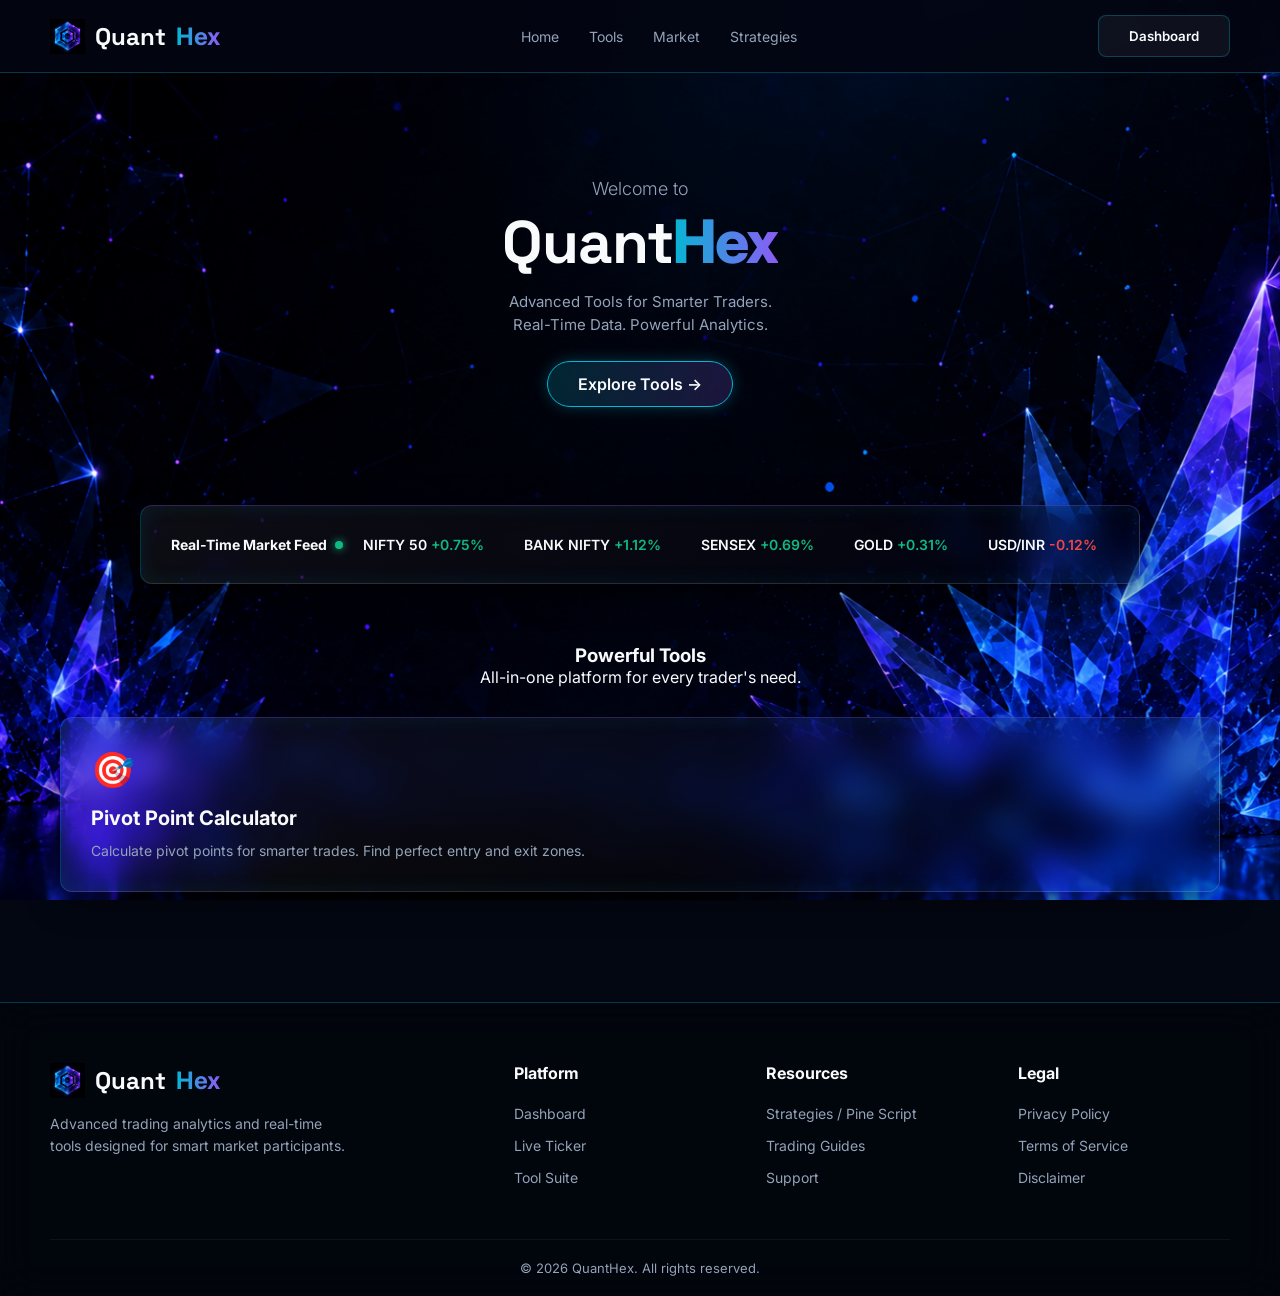
==== commit 0ac3dff5: "Refactor comments and implement dynamic card loading Updated comments for clarity and removed static" ====
--- a/index.html
+++ b/index.html
@@ -5,7 +5,6 @@
     <meta name="viewport" content="width=device-width, initial-scale=1.0">
     <title>QuantHex | Advanced Tools for Smarter Traders</title>
     
-    <!-- FAST LOADING PRELOADS -->
     <link rel="preload" href="assets/images/logo.png" as="image">
     <link rel="preload" href="assets/images/bg.png" as="image">
 
@@ -14,14 +13,13 @@
 </head>
 <body>
 
-    <!-- Transparent Glass Navbar (Logo redirects to Home) -->
+    <!-- Transparent Glass Navbar -->
     <nav class="glass-navbar">
         <a href="index.html" class="logo" style="text-decoration: none; color: inherit;">
             <img src="assets/images/logo.png" alt="QuantHex Logo" class="logo-img" width="35" height="35" decoding="async">
             Quant<span class="text-gradient">Hex</span>
         </a>
         
-        <!-- Hamburger Icon for Mobile -->
         <div class="menu-toggle" id="mobile-menu">
             <span class="bar"></span>
             <span class="bar"></span>
@@ -61,42 +59,17 @@
         </div>
     </div>
 
-    <!-- Dynamic Content Area (Yehi area badlega jab user Tools ya Market click karega) -->
+    <!-- Dynamic Content Area -->
     <div id="dynamic-content-wrapper">
         
-        <!-- Tools Grid Showcase (Home Page Default View) -->
+        <!-- AUTOMATED TOOLS GRID (Yahan cards khud-bakhud load honge) -->
         <section class="tools-showcase" id="main-tools-section">
             <div class="section-header">
                 <h3>Powerful Tools</h3>
                 <p>All-in-one platform for every trader's need.</p>
             </div>
-            <div class="glass-grid" id="tools-grid-container">
-                
-                <!-- Default Static Cards (Future me ye auto-load honge) -->
-                <div class="glass-card tool-card">
-                    <div class="card-icon cyan-glow">🎯</div>
-                    <h4>Pivot Point Calculator</h4>
-                    <p>Calculate pivot points for smarter trades. Find perfect entry and exit zones.</p>
-                </div>
-
-                <div class="glass-card tool-card">
-                    <div class="card-icon purple-glow">⚖️</div>
-                    <h4>Position Size Calculator</h4>
-                    <p>Calculate ideal position size for perfect risk management.</p>
-                </div>
-                
-                <div class="glass-card tool-card">
-                    <div class="card-icon cyan-glow">🔗</div>
-                    <h4>Option Chain Analyzer</h4>
-                    <p>Analyze option chain data in real-time to find hidden support.</p>
-                </div>
-
-                <div class="glass-card tool-card">
-                    <div class="card-icon purple-glow">🧠</div>
-                    <h4>Market Sentiment</h4>
-                    <p>Analyze market sentiment using AI and institutional data flow.</p>
-                </div>
-
+            <div class="glass-grid" id="auto-tools-grid">
+                <!-- JavaScript automatically injects cards here -->
             </div>
         </section>
 
@@ -116,14 +89,14 @@
                 <h4>Platform</h4>
                 <ul>
                     <li><a href="index.html">Dashboard</a></li>
-                    <li><a href="#" onclick="loadSection('market')">Live Ticker</a></li>
-                    <li><a href="#" onclick="loadSection('tools')">Tool Suite</a></li>
+                    <li><a href="#">Live Ticker</a></li>
+                    <li><a href="#">Tool Suite</a></li>
                 </ul>
             </div>
             <div class="footer-col">
                 <h4>Resources</h4>
                 <ul>
-                    <li><a href="#" onclick="loadSection('strategies')">Strategies / Pine Script</a></li>
+                    <li><a href="#">Strategies / Pine Script</a></li>
                     <li><a href="#">Trading Guides</a></li>
                     <li><a href="#">Support</a></li>
                 </ul>
@@ -142,6 +115,33 @@
         </div>
     </footer>
 
+    <script>
+        // --- AUTOMATED CARD LOADER SCRIPT ---
+        document.addEventListener("DOMContentLoaded", function() {
+            fetch('tools/manifest.json')
+                .then(response => response.json())
+                .then(data => {
+                    const grid = document.getElementById('auto-tools-grid');
+                    if(!grid) return;
+                    grid.innerHTML = ""; // Clear old static cards
+                    
+                    data.tools.forEach(tool => {
+                        const card = document.createElement('div');
+                        card.className = 'glass-card tool-card';
+                        card.style.cursor = 'pointer';
+                        card.onclick = () => { window.location.href = tool.url; };
+                        
+                        card.innerHTML = `
+                            <div class="card-icon cyan-glow">${tool.icon || '⚡'}</div>
+                            <h4>${tool.name}</h4>
+                            <p>${tool.description}</p>
+                        `;
+                        grid.appendChild(card);
+                    });
+                })
+                .catch(err => console.log('Auto-loader error:', err));
+        });
+    </script>
     <script src="assets/js/main.js"></script>
 </body>
 </html>
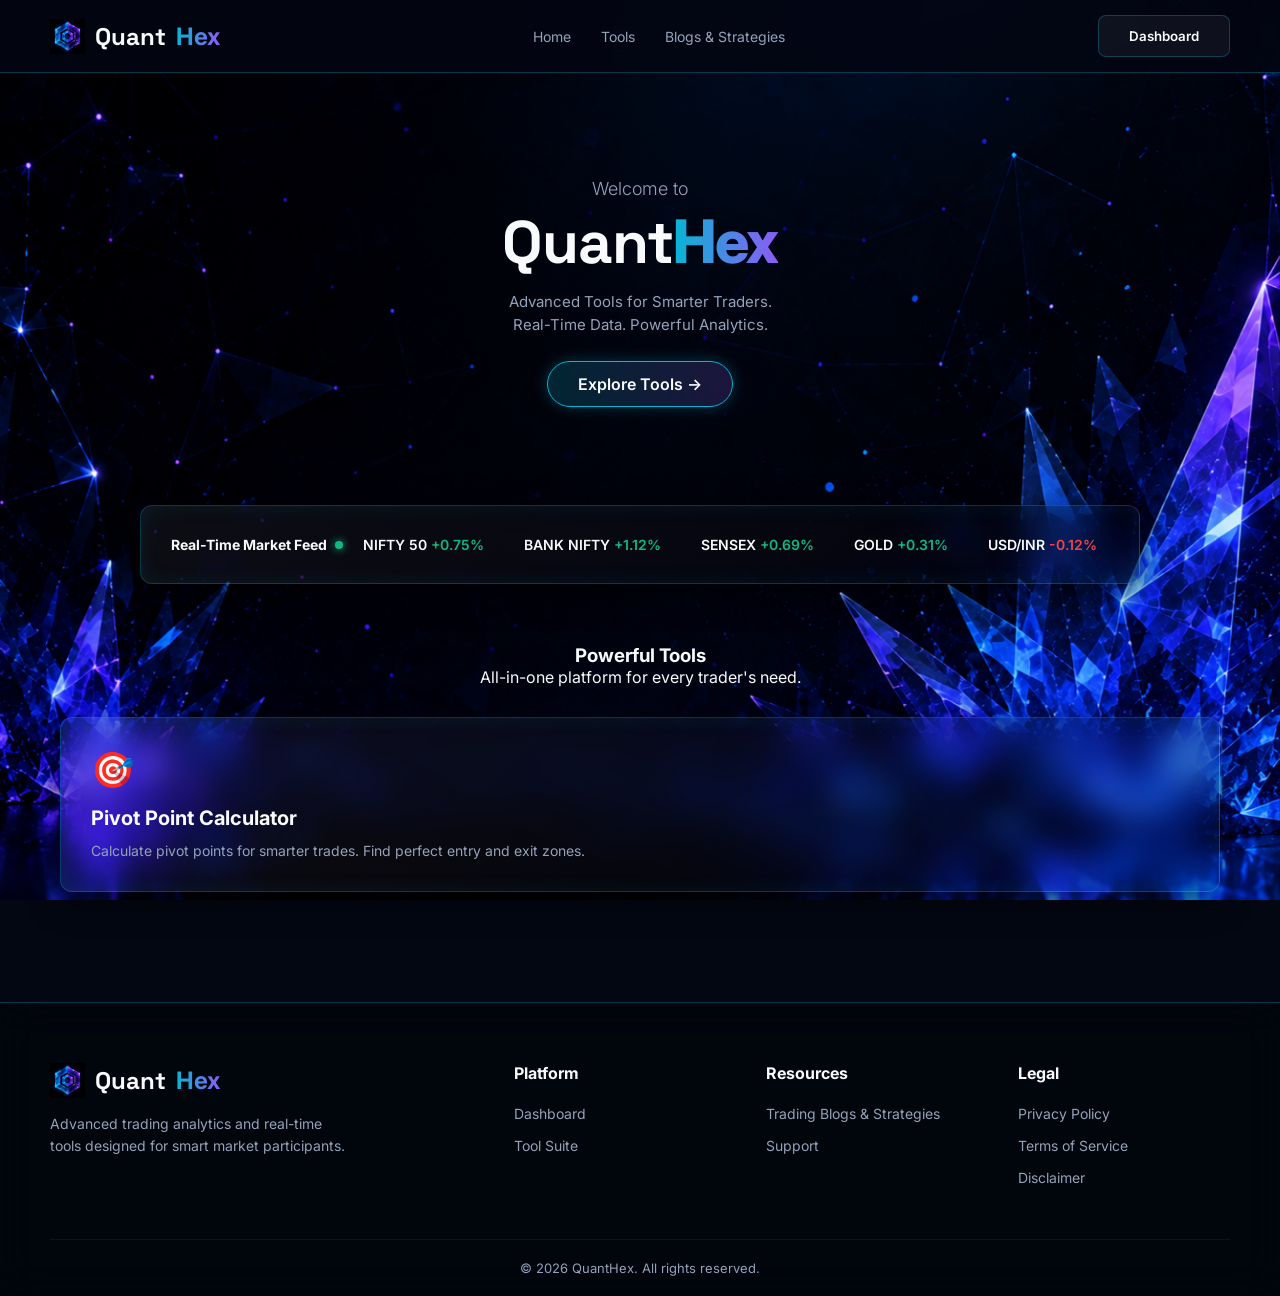
==== commit f0c1228b: "Update title and navigation links in index.html" ====
--- a/index.html
+++ b/index.html
@@ -3,7 +3,8 @@
 <head>
     <meta charset="UTF-8">
     <meta name="viewport" content="width=device-width, initial-scale=1.0">
-    <title>QuantHex | Advanced Tools for Smarter Traders</title>
+    <title>QuantHex | Advanced Tools & Trading Strategies for Smart Traders</title>
+    <meta name="description" content="QuantHex provides advanced real-time trading calculators, custom Pine Script strategies, and institutional market analytics.">
     
     <link rel="preload" href="assets/images/logo.png" as="image">
     <link rel="preload" href="assets/images/bg.png" as="image">
@@ -13,7 +14,7 @@
 </head>
 <body>
 
-    <!-- Transparent Glass Navbar -->
+    <!-- Transparent Glass Navbar (Market Removed) -->
     <nav class="glass-navbar">
         <a href="index.html" class="logo" style="text-decoration: none; color: inherit;">
             <img src="assets/images/logo.png" alt="QuantHex Logo" class="logo-img" width="35" height="35" decoding="async">
@@ -29,8 +30,7 @@
         <ul class="nav-links">
             <li><a href="index.html" class="active">Home</a></li>
             <li><a href="#" id="nav-tools">Tools</a></li>
-            <li><a href="#" id="nav-market">Market</a></li>
-            <li><a href="#" id="nav-strategies">Strategies</a></li>
+            <li><a href="#" id="nav-blogs">Blogs & Strategies</a></li>
         </ul>
         <button class="glass-btn small-btn desktop-only" onclick="location.href='index.html'">Dashboard</button>
     </nav>
@@ -62,14 +62,14 @@
     <!-- Dynamic Content Area -->
     <div id="dynamic-content-wrapper">
         
-        <!-- AUTOMATED TOOLS GRID (Yahan cards khud-bakhud load honge) -->
+        <!-- AUTOMATED TOOLS GRID -->
         <section class="tools-showcase" id="main-tools-section">
             <div class="section-header">
                 <h3>Powerful Tools</h3>
                 <p>All-in-one platform for every trader's need.</p>
             </div>
             <div class="glass-grid" id="auto-tools-grid">
-                <!-- JavaScript automatically injects cards here -->
+                <!-- JavaScript automatically injects tools here -->
             </div>
         </section>
 
@@ -89,15 +89,13 @@
                 <h4>Platform</h4>
                 <ul>
                     <li><a href="index.html">Dashboard</a></li>
-                    <li><a href="#">Live Ticker</a></li>
-                    <li><a href="#">Tool Suite</a></li>
+                    <li><a href="#" id="footer-tools-link">Tool Suite</a></li>
                 </ul>
             </div>
             <div class="footer-col">
                 <h4>Resources</h4>
                 <ul>
-                    <li><a href="#">Strategies / Pine Script</a></li>
-                    <li><a href="#">Trading Guides</a></li>
+                    <li><a href="#" id="footer-blogs-link">Trading Blogs & Strategies</a></li>
                     <li><a href="#">Support</a></li>
                 </ul>
             </div>
@@ -116,14 +114,15 @@
     </footer>
 
     <script>
-        // --- AUTOMATED CARD LOADER SCRIPT ---
+        // --- AUTO-LOADER SCRIPT FOR TOOLS & BLOGS ---
         document.addEventListener("DOMContentLoaded", function() {
+            // Load Tools on Home Page
             fetch('tools/manifest.json')
                 .then(response => response.json())
                 .then(data => {
                     const grid = document.getElementById('auto-tools-grid');
                     if(!grid) return;
-                    grid.innerHTML = ""; // Clear old static cards
+                    grid.innerHTML = "";
                     
                     data.tools.forEach(tool => {
                         const card = document.createElement('div');
@@ -139,7 +138,7 @@
                         grid.appendChild(card);
                     });
                 })
-                .catch(err => console.log('Auto-loader error:', err));
+                .catch(err => console.log('Tools load error:', err));
         });
     </script>
     <script src="assets/js/main.js"></script>
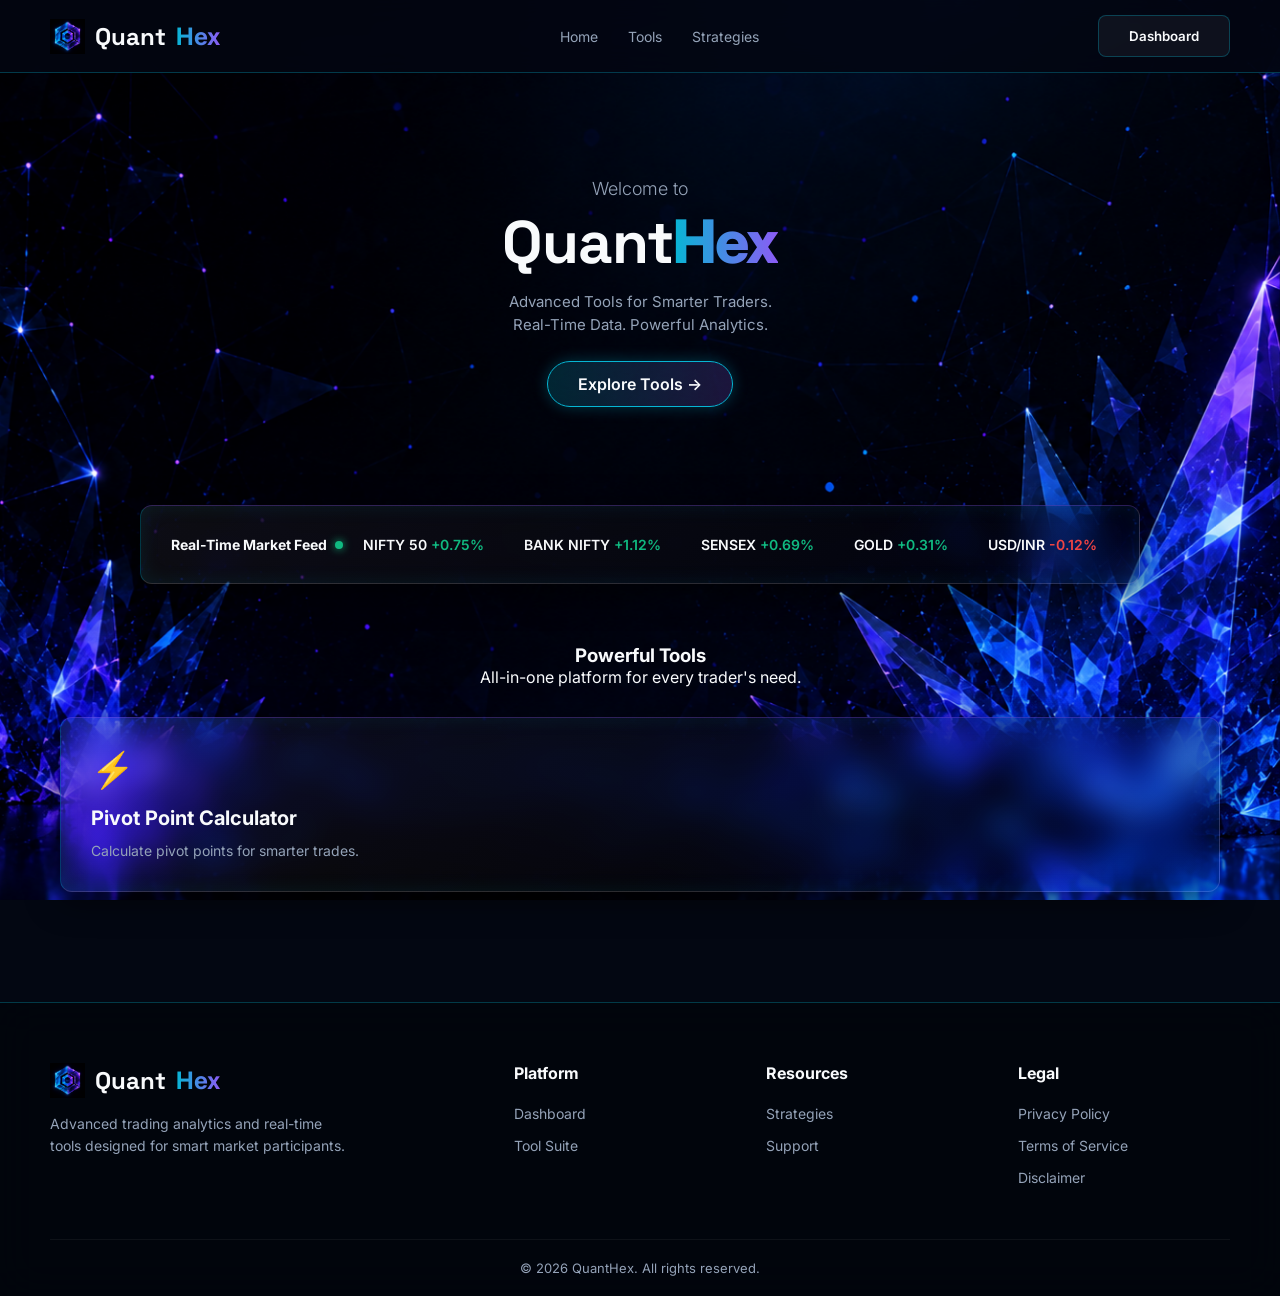
==== commit 068cca6a: "Update navbar and footer comments and links" ====
--- a/index.html
+++ b/index.html
@@ -14,7 +14,7 @@
 </head>
 <body>
 
-    <!-- Transparent Glass Navbar (Market Removed) -->
+    <!-- Transparent Glass Navbar -->
     <nav class="glass-navbar">
         <a href="index.html" class="logo" style="text-decoration: none; color: inherit;">
             <img src="assets/images/logo.png" alt="QuantHex Logo" class="logo-img" width="35" height="35" decoding="async">
@@ -30,7 +30,7 @@
         <ul class="nav-links">
             <li><a href="index.html" class="active">Home</a></li>
             <li><a href="#" id="nav-tools">Tools</a></li>
-            <li><a href="#" id="nav-blogs">Blogs & Strategies</a></li>
+            <li><a href="#" id="nav-strategies">Strategies</a></li>
         </ul>
         <button class="glass-btn small-btn desktop-only" onclick="location.href='index.html'">Dashboard</button>
     </nav>
@@ -75,7 +75,7 @@
 
     </div>
 
-    <!-- PROFESSIONAL GLASS FOOTER -->
+    <!-- PROFESSIONAL GLASS FOOTER (Fully Working Links) -->
     <footer class="glass-footer">
         <div class="footer-content">
             <div class="footer-col">
@@ -95,16 +95,16 @@
             <div class="footer-col">
                 <h4>Resources</h4>
                 <ul>
-                    <li><a href="#" id="footer-blogs-link">Trading Blogs & Strategies</a></li>
-                    <li><a href="#">Support</a></li>
+                    <li><a href="#" id="footer-strategies-link">Strategies</a></li>
+                    <li><a href="#" onclick="alert('Support: contact@quanthex.com'); return false;">Support</a></li>
                 </ul>
             </div>
             <div class="footer-col">
                 <h4>Legal</h4>
                 <ul>
-                    <li><a href="#">Privacy Policy</a></li>
-                    <li><a href="#">Terms of Service</a></li>
-                    <li><a href="#">Disclaimer</a></li>
+                    <li><a href="#" onclick="alert('Privacy Policy Page'); return false;">Privacy Policy</a></li>
+                    <li><a href="#" onclick="alert('Terms of Service Page'); return false;">Terms of Service</a></li>
+                    <li><a href="#" onclick="alert('Disclaimer: Educational purpose only.'); return false;">Disclaimer</a></li>
                 </ul>
             </div>
         </div>
@@ -114,9 +114,8 @@
     </footer>
 
     <script>
-        // --- AUTO-LOADER SCRIPT FOR TOOLS & BLOGS ---
+        // --- AUTO-LOADER SCRIPT FOR TOOLS ON HOME PAGE ---
         document.addEventListener("DOMContentLoaded", function() {
-            // Load Tools on Home Page
             fetch('tools/manifest.json')
                 .then(response => response.json())
                 .then(data => {
